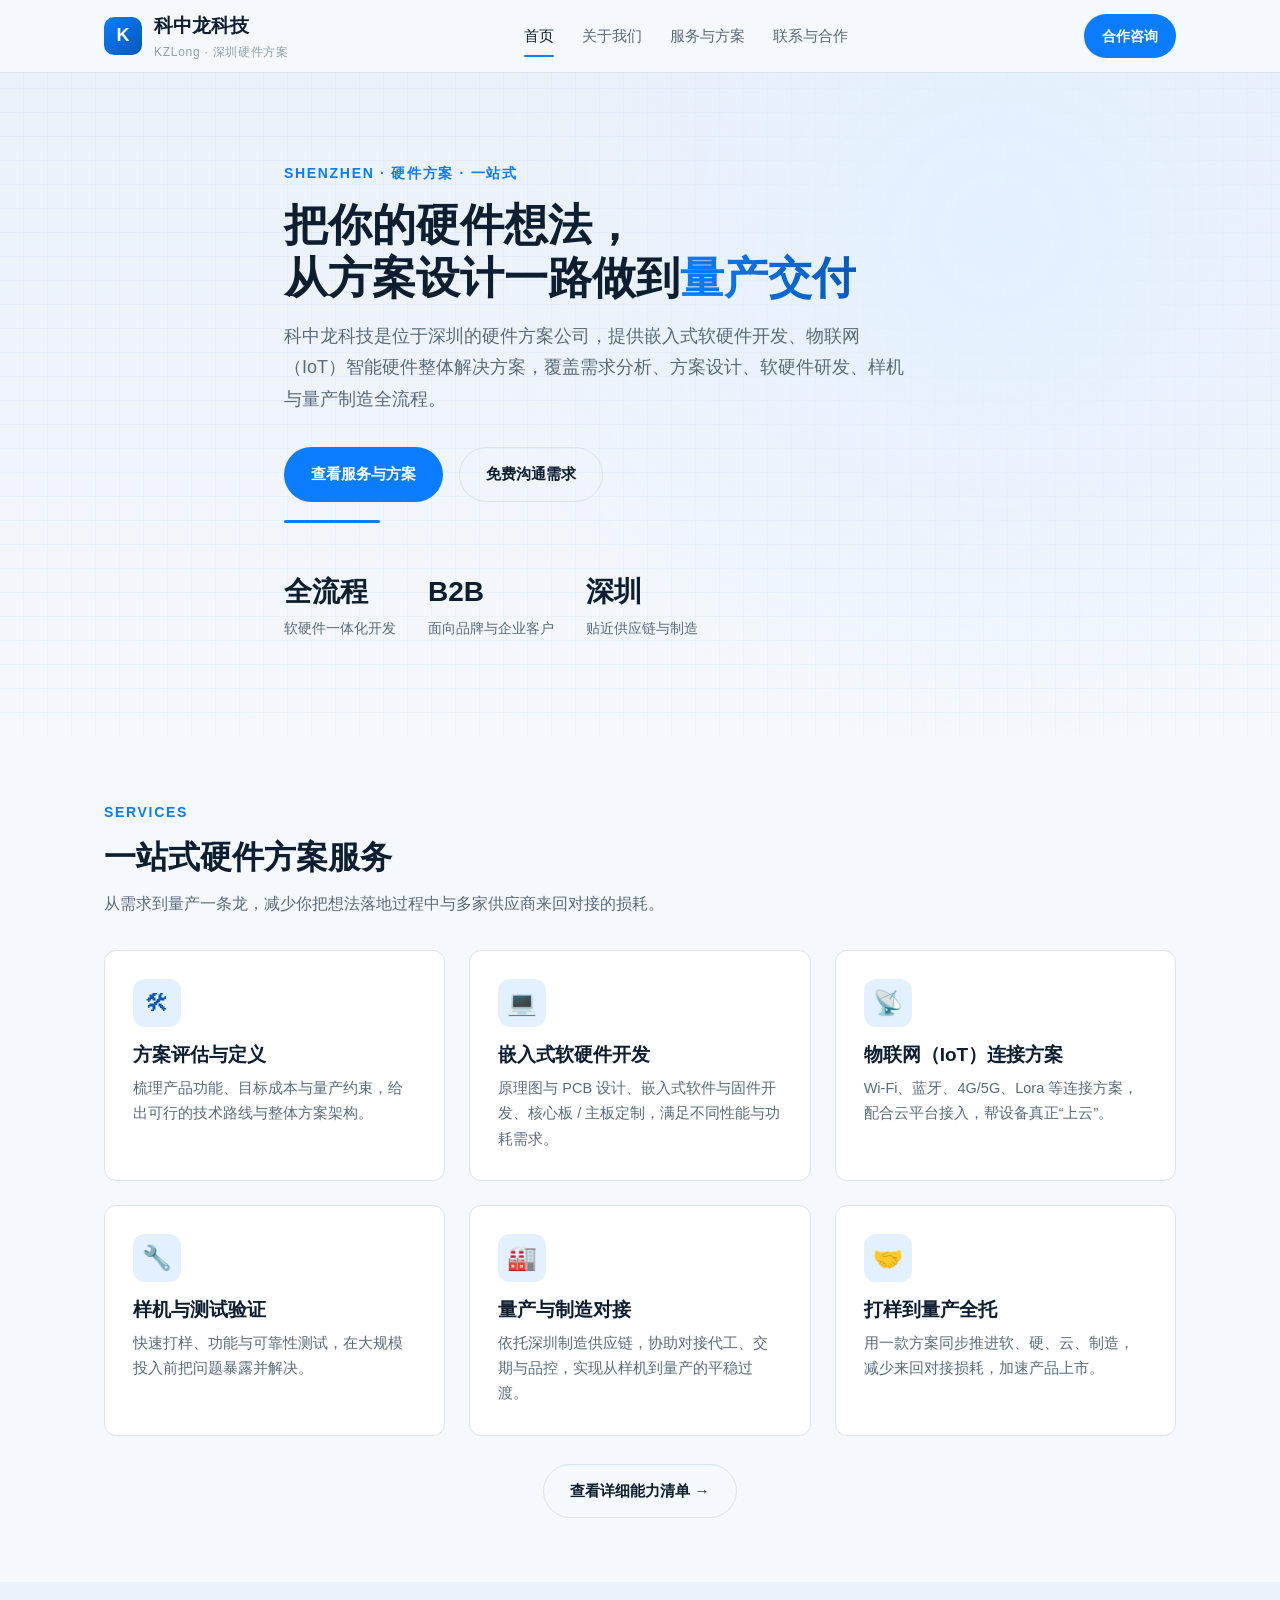
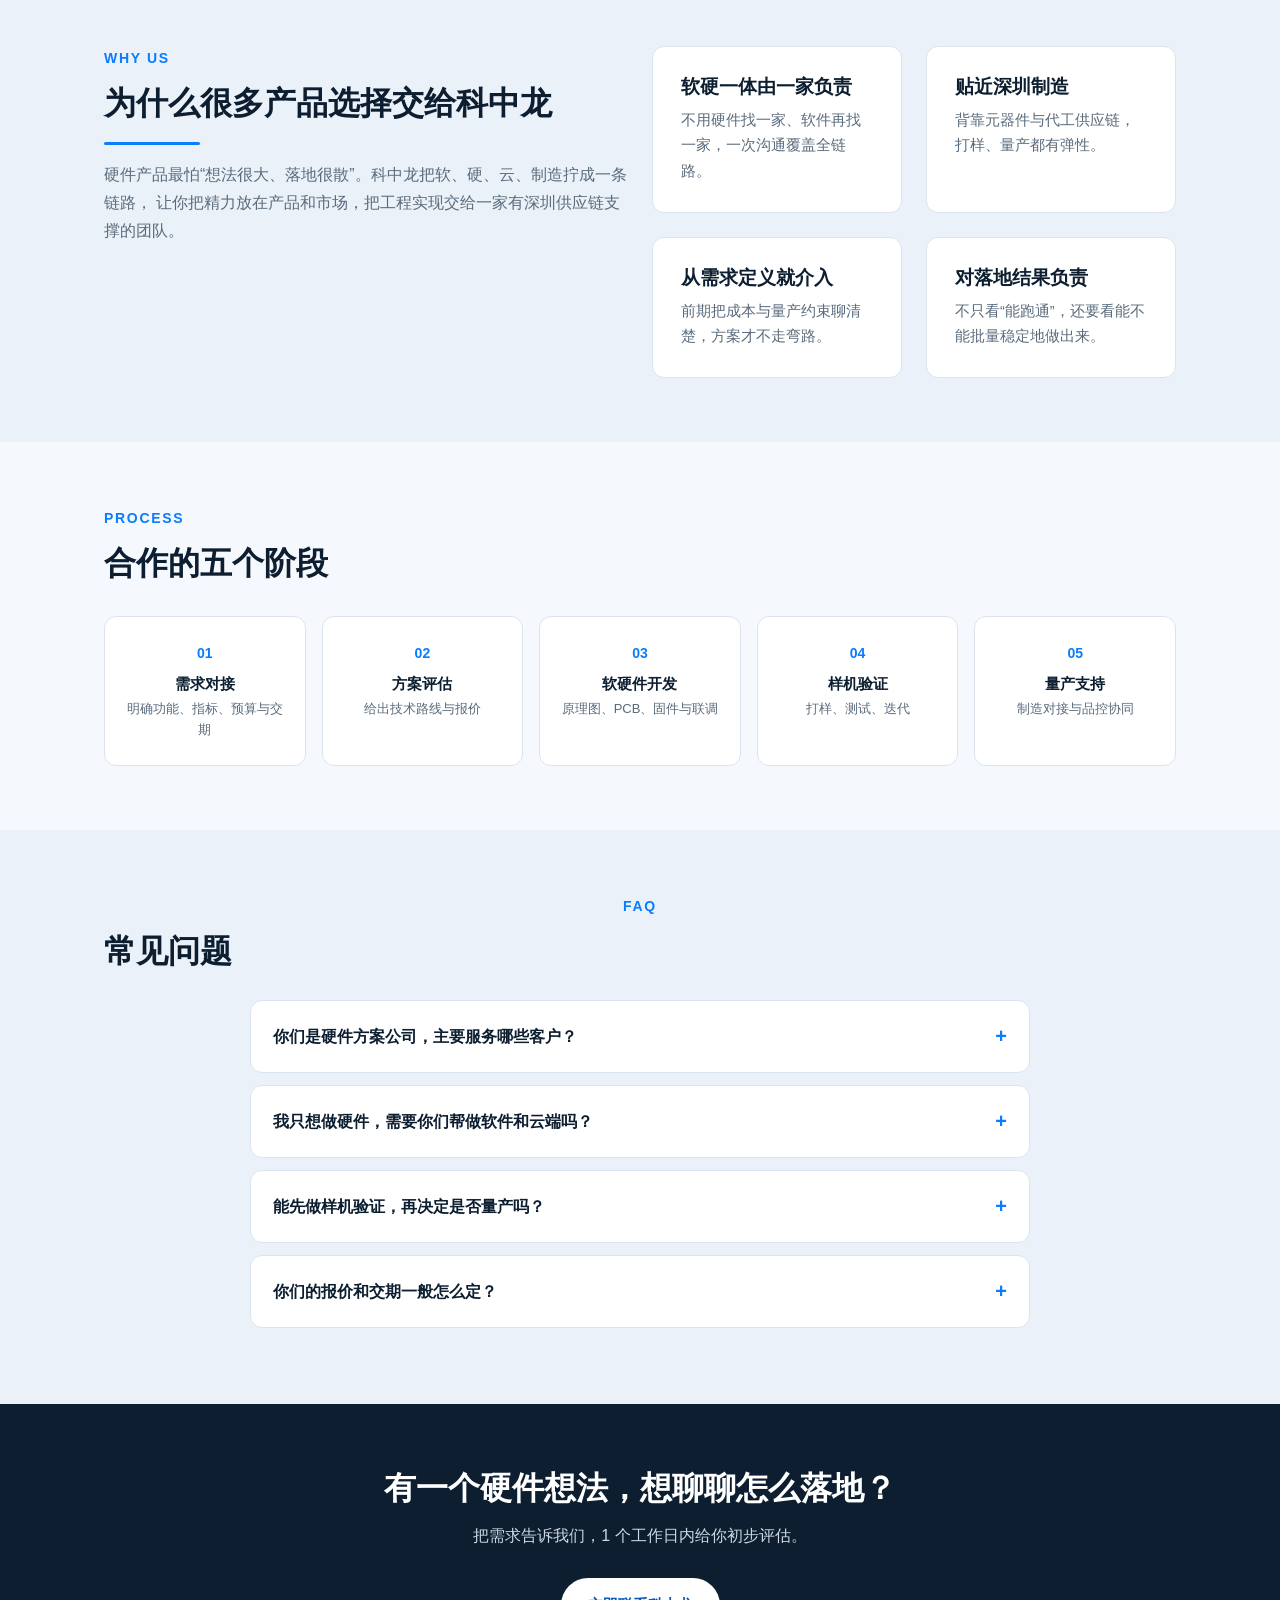
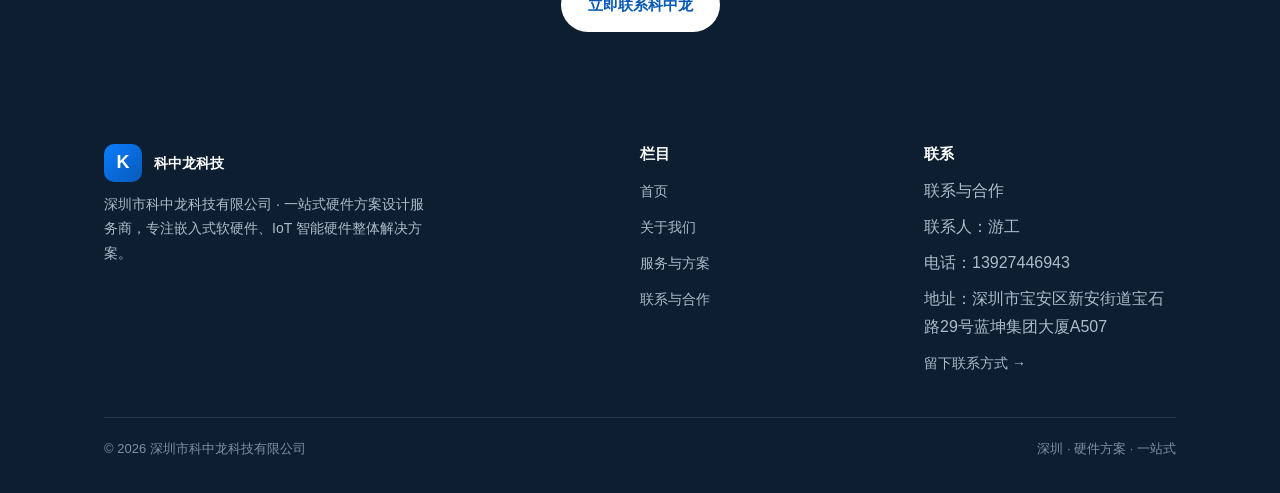
==== index.html @ 4e611301 "deploy index.html" ====
<!DOCTYPE html>
<html lang="zh-CN">
<head>
  <meta charset="UTF-8" />
  <meta name="viewport" content="width=device-width, initial-scale=1.0" />
  <title>深圳市科中龙科技有限公司 — 一站式硬件方案设计服务商</title>
  <meta name="description" content="深圳市科中龙科技有限公司，位于深圳的硬件方案公司，专注嵌入式软硬件开发、IoT 智能硬件整体解决方案，提供从方案设计、软硬件研发到量产制造的一站式服务。" />
  <meta name="keywords" content="深圳硬件方案公司,物联网方案,嵌入式软硬件开发,IoT智能硬件,PCB设计,产品整案,OEM ODM" />
  <meta name="robots" content="index, follow" />
  <link rel="stylesheet" href="css/style.css" />

  <!-- 结构化数据：Org，利于 AI/搜索引擎理解公司身份 -->
  <script type="application/ld+json">
  {
    "@context": "https://schema.org",
    "@type": "Organization",
    "name": "深圳市科中龙科技有限公司",
    "description": "位于深圳的一站式硬件方案设计服务商，提供嵌入式软硬件开发、物联网（IoT）智能硬件整体解决方案与量产制造服务。",
    "areaServed": "中国 · 深圳",
    "address": {
      "@type": "PostalAddress",
      "addressRegion": "广东省",
      "addressLocality": "深圳市"
    },
    "knowsAbout": ["嵌入式软硬件开发","物联网IoT方案","智能硬件整案","PCB设计","软硬件一体化量产"]
  }
  </script>
</head>
<body>
  <!-- ===== 页头 ===== -->
  <header class="site-header">
    <div class="container header-inner">
      <a class="brand" href="index.html" aria-label="科中龙科技 首页">
        <span class="brand-mark">K</span>
        <span>
          <span class="brand-name">科中龙科技</span>
          <span class="brand-sub">KZLong · 深圳硬件方案</span>
        </span>
      </a>
      <nav class="nav" aria-label="主导航">
        <a href="index.html" aria-current="page">首页</a>
        <a href="about.html">关于我们</a>
        <a href="services.html">服务与方案</a>
        <a href="contact.html">联系与合作</a>
      </nav>
      <a class="header-cta" href="contact.html">合作咨询</a>
      <button class="nav-toggle" aria-label="菜单" aria-expanded="false">☰</button>
    </div>
  </header>

  <main>
    <!-- ===== Hero ===== -->
    <section class="hero">
      <div class="container hero-inner">
        <p class="section-kicker">SHENZHEN · 硬件方案 · 一站式</p>
        <h1 class="hero-title">把你的硬件想法，<br />从方案设计一路做到<span class="hl">量产交付</span></h1>
        <p class="hero-lead">科中龙科技是位于深圳的硬件方案公司，提供嵌入式软硬件开发、物联网（IoT）智能硬件整体解决方案，覆盖需求分析、方案设计、软硬件研发、样机与量产制造全流程。</p>
        <div class="hero-actions">
          <a class="btn" href="services.html">查看服务与方案</a>
          <a class="btn btn-ghost" href="contact.html">免费沟通需求</a>
        </div>
        <div class="accent-rule" aria-hidden="true"></div>
        <div class="hero-meta">
          <div><div class="num">全流程</div><div class="label">软硬件一体化开发</div></div>
          <div><div class="num">B2B</div><div class="label">面向品牌与企业客户</div></div>
          <div><div class="num">深圳</div><div class="label">贴近供应链与制造</div></div>
        </div>
      </div>
    </section>

    <!-- ===== 服务概览 ===== -->
    <section id="services" aria-labelledby="services-title">
      <div class="container">
        <p class="section-kicker">SERVICES</p>
        <h2 class="section-title" id="services-title">一站式硬件方案服务</h2>
        <p class="section-sub">从需求到量产一条龙，减少你把想法落地过程中与多家供应商来回对接的损耗。</p>

        <div class="grid grid-3" style="margin-top:32px">
          <article class="card">
            <div class="card-icon">🛠</div>
            <h3>方案评估与定义</h3>
            <p>梳理产品功能、目标成本与量产约束，给出可行的技术路线与整体方案架构。</p>
          </article>
          <article class="card">
            <div class="card-icon">💻</div>
            <h3>嵌入式软硬件开发</h3>
            <p>原理图与 PCB 设计、嵌入式软件与固件开发、核心板 / 主板定制，满足不同性能与功耗需求。</p>
          </article>
          <article class="card">
            <div class="card-icon">📡</div>
            <h3>物联网（IoT）连接方案</h3>
            <p>Wi-Fi、蓝牙、4G/5G、Lora 等连接方案，配合云平台接入，帮设备真正“上云”。</p>
          </article>
          <article class="card">
            <div class="card-icon">🔧</div>
            <h3>样机与测试验证</h3>
            <p>快速打样、功能与可靠性测试，在大规模投入前把问题暴露并解决。</p>
          </article>
          <article class="card">
            <div class="card-icon">🏭</div>
            <h3>量产与制造对接</h3>
            <p>依托深圳制造供应链，协助对接代工、交期与品控，实现从样机到量产的平稳过渡。</p>
          </article>
          <article class="card">
            <div class="card-icon">🤝</div>
            <h3>打样到量产全托</h3>
            <p>用一款方案同步推进软、硬、云、制造，减少来回对接损耗，加速产品上市。</p>
          </article>
        </div>

        <p style="margin-top:28px; text-align:center">
          <a class="btn btn-ghost" href="services.html">查看详细能力清单 →</a>
        </p>
      </div>
    </section>

    <!-- ===== 为什么选我们 ===== -->
    <section aria-labelledby="why-title" style="background:var(--surface-tint)">
      <div class="container">
        <div class="grid grid-2">
          <div>
            <p class="section-kicker">WHY US</p>
            <h2 class="section-title" id="why-title">为什么很多产品选择交给科中龙</h2>
            <div class="accent-rule" aria-hidden="true"></div>
            <p style="margin-top:16px; color:var(--text-muted)">
              硬件产品最怕“想法很大、落地很散”。科中龙把软、硬、云、制造拧成一条链路，
              让你把精力放在产品和市场，把工程实现交给一家有深圳供应链支撑的团队。
            </p>
          </div>
          <div class="grid grid-2">
            <div class="card"><h3>软硬一体由一家负责</h3><p>不用硬件找一家、软件再找一家，一次沟通覆盖全链路。</p></div>
            <div class="card"><h3>贴近深圳制造</h3><p>背靠元器件与代工供应链，打样、量产都有弹性。</p></div>
            <div class="card"><h3>从需求定义就介入</h3><p>前期把成本与量产约束聊清楚，方案才不走弯路。</p></div>
            <div class="card"><h3>对落地结果负责</h3><p>不只看“能跑通”，还要看能不能批量稳定地做出来。</p></div>
          </div>
        </div>
      </div>
    </section>

    <!-- ===== 合作流程 ===== -->
    <section aria-labelledby="flow-title">
      <div class="container">
        <p class="section-kicker">PROCESS</p>
        <h2 class="section-title" id="flow-title" class="text-center">合作的五个阶段</h2>
        <div class="steps" style="margin-top:32px">
          <div class="step"><h4>需求对接</h4><p>明确功能、指标、预算与交期</p></div>
          <div class="step"><h4>方案评估</h4><p>给出技术路线与报价</p></div>
          <div class="step"><h4>软硬件开发</h4><p>原理图、PCB、固件与联调</p></div>
          <div class="step"><h4>样机验证</h4><p>打样、测试、迭代</p></div>
          <div class="step"><h4>量产支持</h4><p>制造对接与品控协同</p></div>
        </div>
      </div>
    </section>

    <!-- ===== FAQ ===== -->
    <section aria-labelledby="faq-title" style="background:var(--surface-tint)">
      <div class="container">
        <p class="section-kicker text-center">FAQ</p>
        <h2 class="section-title" id="faq-title" class="text-center">常见问题</h2>
        <div class="faq" style="margin-top:28px">
          <div class="faq-item">
            <details>
              <summary>你们是硬件方案公司，主要服务哪些客户？<span class="marker">+</span></summary>
              <div class="ans">主要服务有智能硬件需求的品牌商、制造商与创新型团队，提供从方案设计到量产的一体化开发服务。无论你是从零立项还是已有产品要迭代，都可以先聊聊需求。</div>
            </details>
          </div>
          <div class="faq-item">
            <details>
              <summary>我只想做硬件，需要你们帮做软件和云端吗？<span class="marker">+</span></summary>
              <div class="ans">可以。我们可以只承接硬件部分，也可以承接软、硬、云一体。很多产品建议软硬同步推进，能减少联调阶段的返工。</div>
            </details>
          </div>
          <div class="faq-item">
            <details>
              <summary>能先做样机验证，再决定是否量产吗？<span class="marker">+</span></summary>
              <div class="ans">可以。合作一般先做方案与样机，验证功能、可靠性与成本后再进入量产，降低大批量投入前的不确定性。</div>
            </details>
          </div>
          <div class="faq-item">
            <details>
              <summary>你们的报价和交期一般怎么定？<span class="marker">+</span></summary>
              <div class="ans">报价与交期取决于项目的功能复杂度、元器件选型与目标量产规模。建议把需求发给我们，按具体方案评估给出更贴近实际的报价与排期。</div>
            </details>
          </div>
        </div>
      </div>
    </section>

    <!-- ===== CTA ===== -->
    <section class="band" aria-labelledby="cta-title">
      <div class="container text-center">
        <h2 class="section-title" id="cta-title" style="color:#fff">有一个硬件想法，想聊聊怎么落地？</h2>
        <p style="margin:12px 0 28px; color:#cdd8e4">把需求告诉我们，1 个工作日内给你初步评估。</p>
        <a class="btn" href="contact.html" style="background:#fff; color:var(--accent-ink)">立即联系科中龙</a>
      </div>
    </section>
  </main>

  <!-- ===== 页脚 ===== -->
  <footer class="site-footer">
    <div class="container">
      <div class="footer-grid">
        <div class="footer-brand">
          <a class="brand" href="index.html">
            <span class="brand-mark">K</span>
            <span style="color:#fff; font-weight:600">科中龙科技</span>
          </a>
          <p>深圳市科中龙科技有限公司 · 一站式硬件方案设计服务商，专注嵌入式软硬件、IoT 智能硬件整体解决方案。</p>
        </div>
        <div>
          <h4>栏目</h4>
          <ul>
            <li><a href="index.html">首页</a></li>
            <li><a href="about.html">关于我们</a></li>
            <li><a href="services.html">服务与方案</a></li>
            <li><a href="contact.html">联系与合作</a></li>
          </ul>
        </div>
        <div>
          <h4>联系</h4>
          <ul>
            <li>联系与合作</li>
            <li>联系人：游工</li>
            <li>电话：13927446943</li>
            <li>地址：深圳市宝安区新安街道宝石路29号蓝坤集团大厦A507</li>
            <li><a href="contact.html">留下联系方式 →</a></li>
          </ul>
        </div>
      </div>
      <div class="footer-bottom">
        <span>© <span class="js-year">2026</span> 深圳市科中龙科技有限公司</span>
        <span>深圳 · 硬件方案 · 一站式</span>
      </div>
    </div>
  </footer>

  <script src="js/main.js"></script>
</body>
</html>
---- css/style.css ----
/* ============================================================
   深圳市科中龙科技有限公司 — 官网公共样式
   设计系统：科技蓝中性系 · 唯一记忆点=Hero电路走线纹样
   间距刻度：4/8/12/16/24/32/48/64
   ============================================================ */

:root {
  /* —— 中性色阶（蓝调灰，非纯灰） —— */
  --ink: #0c1e30;            /* 深色大标题 */
  --text: #223344;           /* 正文主文字 */
  --text-muted: #5a6b7c;     /* 次级 */
  --text-weak: #8ea0b1;      /* 弱说明 */
  --surface: #f5f8fc;        /* 页面底，冷蓝调白 */
  --surface-2: #ffffff;      /* 卡片 */
  --surface-tint: #eaf1f9;   /* 浅蓝渲染块 */
  --border: #dbe4ee;         /* 描边 */

  /* —— 强调色（克制使用） —— */
  --accent: #0a7dff;
  --accent-ink: #0759b8;     /* accent 的深压态 */
  --accent-soft: #e3f0ff;    /* 极浅强调底 */

  /* —— 语义色 —— */
  --ok: #1a9e5b;
  --warn: #e8a33d;
  --err: #d64545;

  /* —— 形状与投影 —— */
  --radius: 12px;
  --shadow: 0 12px 32px rgba(12, 30, 48, .08);
  --shadow-soft: 0 6px 18px rgba(12, 30, 48, .06);

  --font-body: -apple-system, BlinkMacSystemFont, "Segoe UI", "PingFang SC",
    "Hiragino Sans GB", "Microsoft YaHei", "Heiti SC", sans-serif;

  --maxw: 1120px;
}

/* ---------- Reset ---------- */
*, *::before, *::after { box-sizing: border-box; margin: 0; padding: 0; }

html { scroll-behavior: smooth; }

body {
  font-family: var(--font-body);
  font-size: 16px;
  line-height: 1.75;          /* 中文行高放大 */
  color: var(--text);
  background: var(--surface);
  -webkit-font-smoothing: antialiased;
}

img { max-width: 100%; display: block; }
a { color: var(--accent); text-decoration: none; }
ul { list-style: none; }

h1, h2, h3, h4 { color: var(--ink); font-weight: 600; line-height: 1.3; }

.container { max-width: var(--maxw); margin: 0 auto; padding: 0 24px; }

section { padding: 64px 0; }

/* ---------- 咬字层级 ---------- */
.section-kicker {
  font-size: 14px;
  letter-spacing: .12em;
  text-transform: uppercase;
  color: var(--accent);
  font-weight: 600;
  margin-bottom: 12px;
}
.section-title { font-size: 32px; margin-bottom: 12px; }
.section-sub { color: var(--text-muted); max-width: 640px; }

.text-center { text-align: center; }
.mx-auto { margin-left: auto; margin-right: auto; }

/* ---------- 标签/标记 ---------- */
.badge {
  display: inline-block;
  padding: 3px 10px;
  border-radius: 999px;
  background: var(--accent-soft);
  color: var(--accent-ink);
  font-size: 13px;
  font-weight: 600;
}

/* ---------- Header ---------- */
.site-header {
  position: sticky;
  top: 0;
  z-index: 50;
  background: rgba(245, 248, 252, .92);
  backdrop-filter: saturate(140%) blur(8px);
  border-bottom: 1px solid var(--border);
}
.header-inner {
  display: flex;
  align-items: center;
  justify-content: space-between;
  gap: 16px;
  height: 72px;
}
.brand { display: flex; align-items: center; gap: 12px; color: var(--ink); }
.brand-mark {
  width: 38px; height: 38px;
  border-radius: 10px;
  background: linear-gradient(135deg, var(--accent), var(--accent-ink));
  display: grid; place-items: center;
  color: #fff; font-weight: 600; font-size: 18px;
  flex: 0 0 auto;
}
.brand-name { font-size: 19px; font-weight: 600; }
.brand-sub { display: block; font-size: 12px; color: var(--text-weak); font-weight: 400; letter-spacing: .06em; }

.nav { display: flex; gap: 28px; }
.nav a {
  color: var(--text-muted);
  font-size: 15px;
  font-weight: 500;
  transition: color .18s ease;
  position: relative;
}
.nav a:hover, .nav a[aria-current="page"] { color: var(--ink); }
.nav a[aria-current="page"]::after {
  content: "";
  position: absolute; left: 0; right: 0; bottom: -8px;
  height: 2px; border-radius: 2px; background: var(--accent);
}

.header-cta {
  display: inline-flex; align-items: center; gap: 6px;
  background: var(--accent);
  color: #fff !important;
  padding: 10px 18px;
  border-radius: 999px;
  font-size: 14px; font-weight: 600;
  transition: background .18s ease, transform .18s ease;
}
.header-cta:hover { background: var(--accent-ink); color: #fff; }

.nav-toggle {
  display: none;
  background: none; border: 1px solid var(--border);
  width: 42px; height: 42px; border-radius: 10px;
  cursor: pointer; align-items: center; justify-content: center;
  color: var(--ink); font-size: 20px;
}

/* ---------- Buttons ---------- */
.btn {
  display: inline-flex; align-items: center; justify-content: center; gap: 8px;
  padding: 13px 26px;
  border-radius: 999px;
  font-size: 15px; font-weight: 600;
  cursor: pointer;
  transition: background .18s ease, color .18s ease, transform .18s ease;
  border: 1px solid transparent;
  background: var(--accent); color: #fff;
}
.btn:hover { background: var(--accent-ink); transform: translateY(-1px); }
.btn:active { transform: translateY(0); }
.btn:focus-visible, .nav a:focus-visible, .card:focus-within {
  outline: 2px solid var(--accent);
  outline-offset: 3px;
}
.btn-ghost { background: transparent; color: var(--ink); border-color: var(--border); }
.btn-ghost:hover { border-color: var(--accent); color: var(--accent-ink); background: transparent; }
.btn:disabled { opacity: .5; cursor: not-allowed; transform: none; }

/* ---------- Hero ---------- */
.hero {
  position: relative;
  overflow: hidden;
  padding: 88px 0 96px;
  background: linear-gradient(180deg, var(--surface-tint), var(--surface));
}
/* 记忆点：极淡电路走线纹样 + 一条强调引导线（唯一视觉记忆） */
.hero::before {
  content: "";
  position: absolute; inset: 0;
  background-image:
    radial-gradient(circle at 78% 24%, var(--accent-soft) 0, transparent 46%),
    repeating-linear-gradient(0deg, transparent 0 23px, rgba(10, 125, 255, .035) 23px 24px),
    repeating-linear-gradient(90deg, transparent 0 23px, rgba(10, 125, 255, .035) 23px 24px);
  pointer-events: none;
}
.hero-inner {
  position: relative;
  max-width: 760px;
}
.hero .section-kicker { color: var(--accent); }
.hero-title { font-size: 44px; line-height: 1.22; margin-bottom: 16px; }
.hero-title .hl {
  color: var(--accent);
  background: linear-gradient(90deg, var(--accent) 0, var(--accent-ink) 100%);
  -webkit-background-clip: text; background-clip: text; color: transparent;
}
.hero-lead { font-size: 18px; color: var(--text-muted); margin-bottom: 32px; max-width: 620px; }
.hero-actions { display: flex; gap: 16px; flex-wrap: wrap; }
.hero-meta { display: flex; gap: 32px; margin-top: 44px; flex-wrap: wrap; }
.hero-meta .num { font-size: 28px; font-weight: 600; color: var(--ink); }
.hero-meta .label { font-size: 14px; color: var(--text-muted); }

/* ---------- 强调引导线（hero 下方） ---------- */
.accent-rule { height: 3px; width: 96px; border-radius: 3px; background: var(--accent); margin: 18px 0 0; }

/* ---------- Cards 栅格 ---------- */
.grid { display: grid; gap: 24px; }
.grid-3 { grid-template-columns: repeat(3, 1fr); }
.grid-2 { grid-template-columns: repeat(2, 1fr); }
.grid-4 { grid-template-columns: repeat(4, 1fr); }

.card {
  background: var(--surface-2);
  border: 1px solid var(--border);
  border-radius: var(--radius);
  padding: 28px;
  transition: transform .18s ease, box-shadow .18s ease, border-color .18s ease;
}
.card:hover { transform: translateY(-4px); box-shadow: var(--shadow); border-color: var(--accent-soft); }
.card-icon {
  width: 48px; height: 48px; border-radius: 12px;
  background: var(--accent-soft); color: var(--accent-ink);
  display: grid; place-items: center; font-size: 24px;
  margin-bottom: 16px;
}
.card h3 { font-size: 19px; margin-bottom: 8px; }
.card p { color: var(--text-muted); font-size: 14.5px; }

/* ---------- 流程 steps ---------- */
.steps { display: grid; grid-template-columns: repeat(5, 1fr); gap: 16px; counter-reset: step; }
.step {
  background: var(--surface-2); border: 1px solid var(--border);
  border-radius: var(--radius); padding: 24px 18px; text-align: center;
}
.step::before {
  counter-increment: step;
  content: "0" counter(step);
  display: block;
  font-size: 14px; font-weight: 600; color: var(--accent);
  margin-bottom: 8px;
}
.step h4 { font-size: 15px; margin-bottom: 6px; color: var(--ink); }
.step p { font-size: 13px; color: var(--text-muted); line-height: 1.6; }

/* ---------- FAQ ---------- */
.faq { max-width: 780px; margin: 0 auto; }
.faq-item { border: 1px solid var(--border); border-radius: var(--radius); margin-bottom: 12px; overflow: hidden; background: var(--surface-2); }
.faq-item details > summary {
  list-style: none; cursor: pointer;
  padding: 18px 22px; font-weight: 600; color: var(--ink);
  display: flex; align-items: center; justify-content: space-between; gap: 12px;
}
.faq-item details > summary::-webkit-details-marker { display: none; }
.faq-item .marker { font-size: 20px; color: var(--accent); transition: transform .2s ease; flex: 0 0 auto; }
.faq-item details[open] .marker { transform: rotate(45deg); }
.faq-item .ans { padding: 0 22px 18px; color: var(--text-muted); font-size: 15px; }

/* ---------- Info/band ---------- */
.band { background: var(--ink); color: #cdd8e4; }
.band h2 { color: #fff; }
.band .btn:hover { background: #fff; color: var(--accent-ink); }

/* ---------- 联系方式卡片 ---------- */
.contact-panel {
  background: var(--surface-2); border: 1px solid var(--border);
  border-radius: var(--radius); padding: 40px;
  display: grid; grid-template-columns: 1fr 1fr; gap: 32px;
}
.field { margin-bottom: 16px; }
.field label { display: block; font-size: 14px; font-weight: 600; color: var(--ink); margin-bottom: 6px; }
.field input, .field textarea {
  width: 100%; padding: 12px 14px;
  border: 1px solid var(--border); border-radius: 10px;
  font: inherit; font-size: 15px; color: var(--text);
  background: #fff;
  transition: border-color .18s ease, box-shadow .18s ease;
}
.field input:focus, .field textarea:focus {
  outline: none; border-color: var(--accent);
  box-shadow: 0 0 0 3px var(--accent-soft);
}
.field textarea { resize: vertical; min-height: 120px; }
.hint { font-size: 12px; color: var(--text-weak); margin-top: 8px; }

/* ---------- Footer ---------- */
.site-footer { background: var(--ink); color: #aebccd; padding: 48px 0 32px; }
.footer-grid { display: grid; grid-template-columns: 2fr 1fr 1fr; gap: 32px; }
.site-footer h4 { color: #fff; font-size: 15px; margin-bottom: 14px; }
.site-footer a { color: #aebccd; font-size: 14px; }
.site-footer a:hover { color: #fff; }
.site-footer li { margin-bottom: 8px; }
.footer-brand p { font-size: 14px; margin-top: 10px; max-width: 320px; }
.footer-bottom { border-top: 1px solid rgba(255,255,255,.1); margin-top: 32px; padding-top: 20px; font-size: 13px; color: #7f8fa3; display: flex; justify-content: space-between; gap: 12px; flex-wrap: wrap; }

/* ---------- 响应式 ---------- */
@media (max-width: 900px) {
  .grid-4 { grid-template-columns: repeat(2, 1fr); }
  .steps { grid-template-columns: repeat(2, 1fr); }
  .footer-grid { grid-template-columns: 1fr 1fr; }
}
@media (max-width: 768px) {
  body { font-size: 15px; }
  section { padding: 48px 0; }
  .section-title { font-size: 26px; }
  .hero { padding: 64px 0 72px; }
  .hero-title { font-size: 32px; }
  .grid-3, .grid-2, .grid-4 { grid-template-columns: 1fr; }
  .steps { grid-template-columns: 1fr; }
  .contact-panel { grid-template-columns: 1fr; }
  .footer-grid { grid-template-columns: 1fr; gap: 24px; }

  .nav-toggle { display: flex; }
  .nav {
    display: none;
    position: absolute; top: 72px; left: 0; right: 0;
    background: var(--surface-2); border-bottom: 1px solid var(--border);
    flex-direction: column; gap: 0; padding: 8px 24px;
  }
  .nav.open { display: flex; }
  .nav a { padding: 14px 0; border-bottom: 1px solid var(--border); }
  .nav a[aria-current="page"]::after { display: none; }
  .header-cta { display: none; }
}
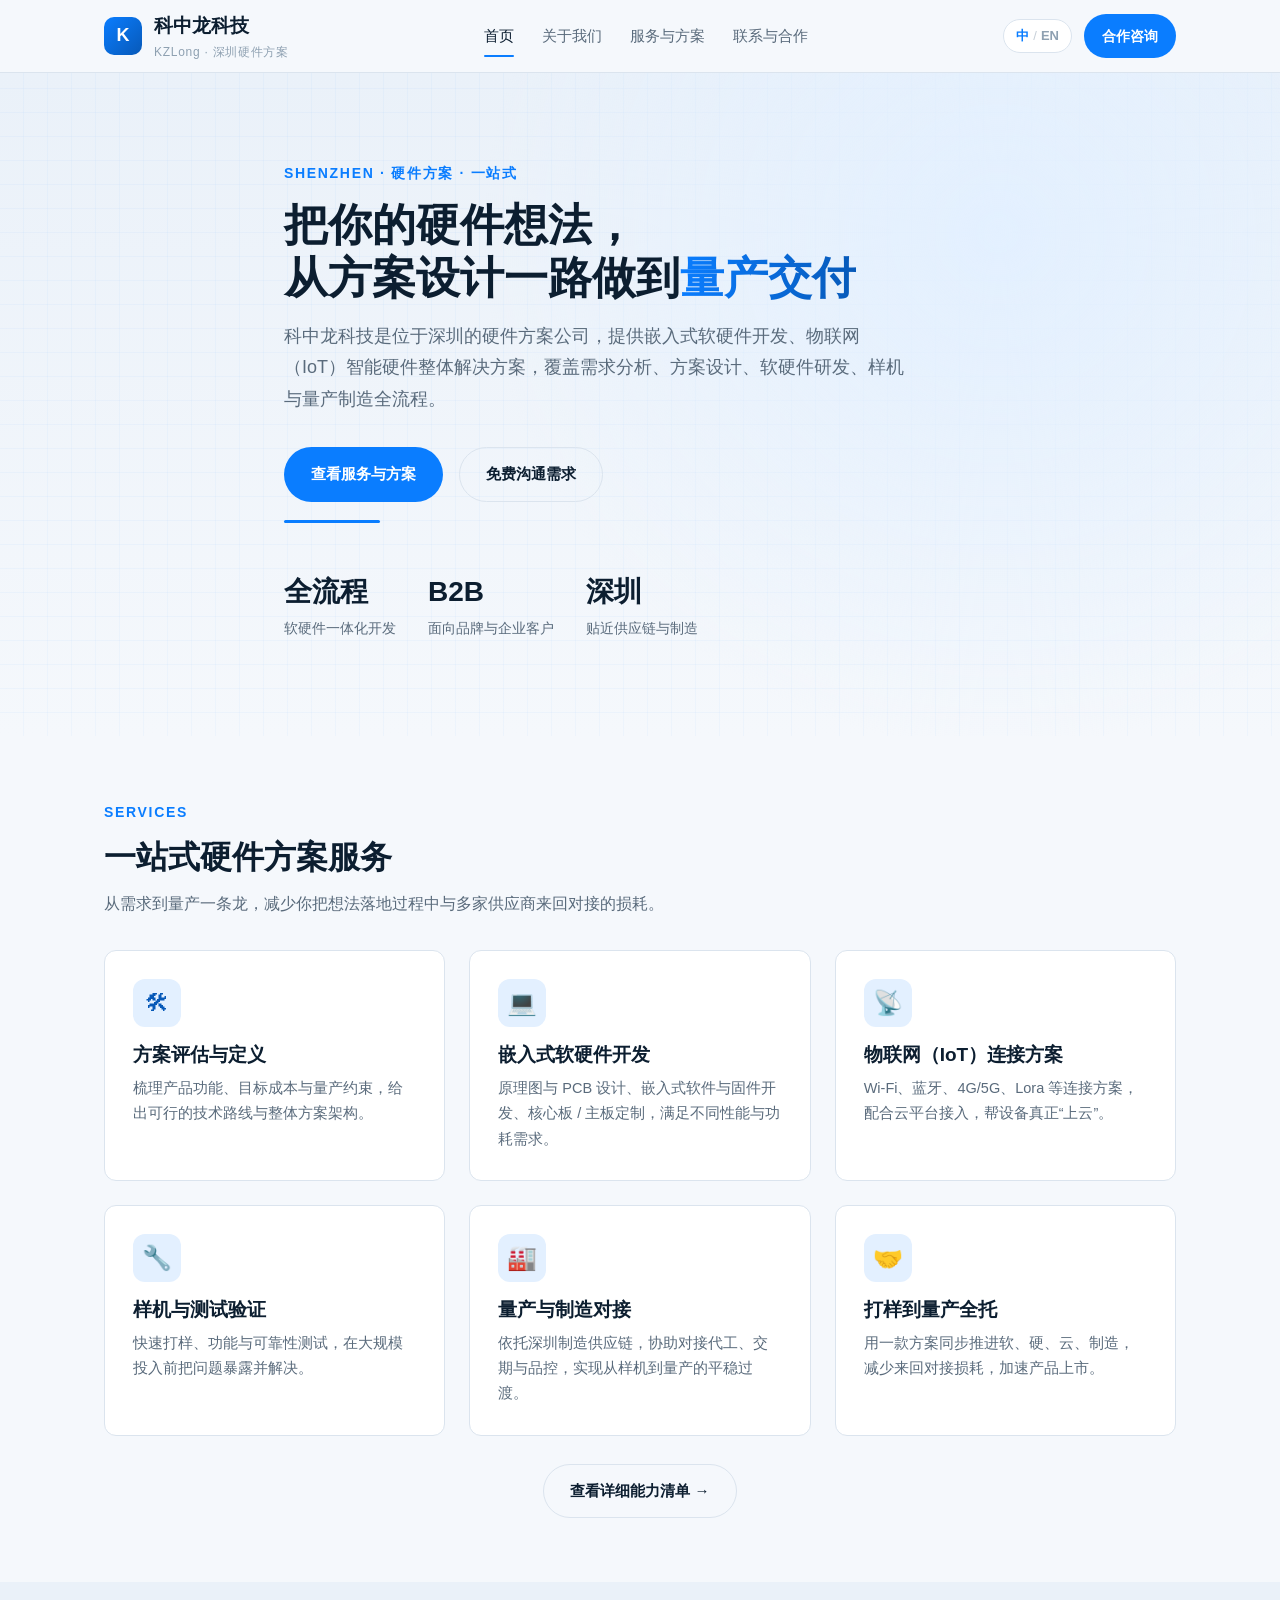
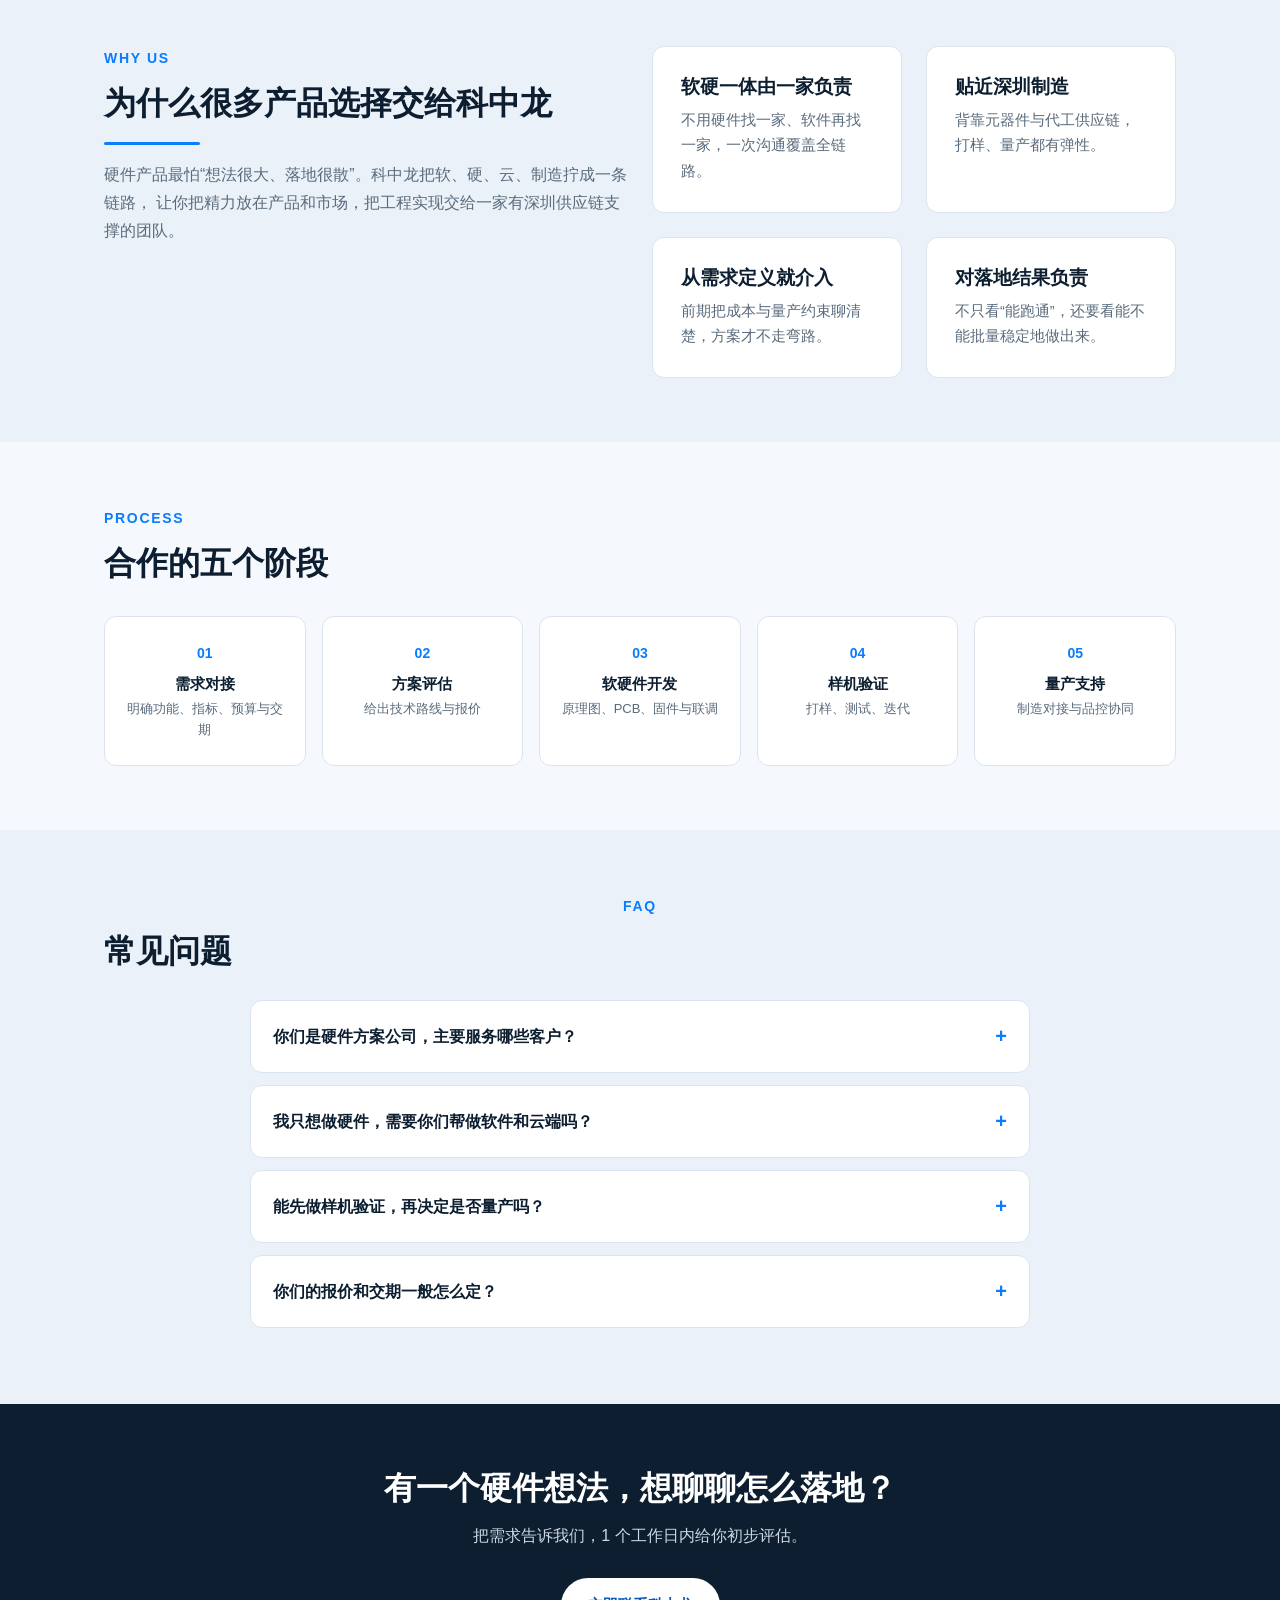
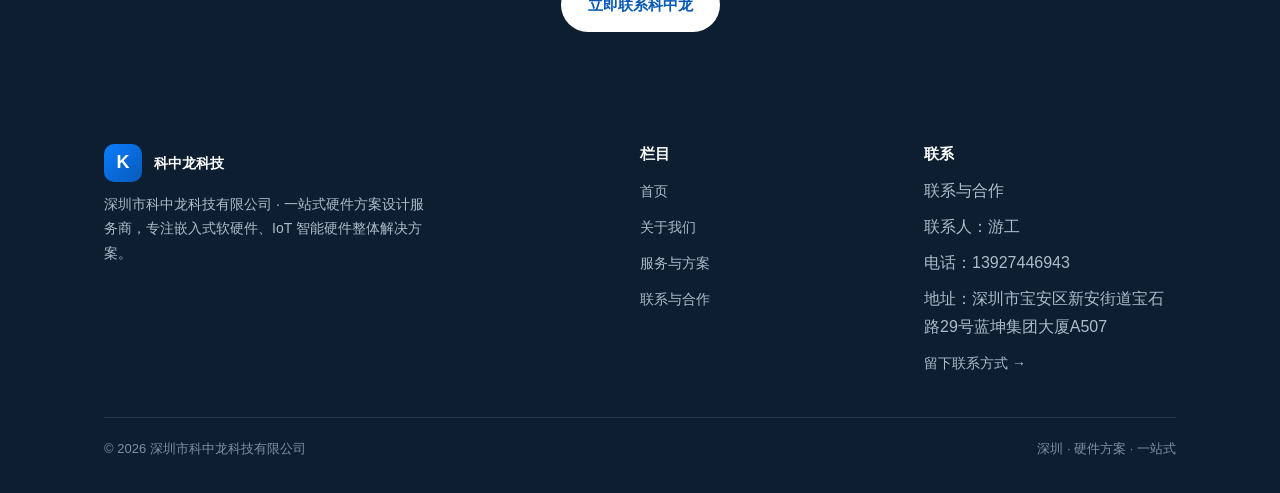
==== commit 466c2344: "update index.html" ====
--- a/index.html
+++ b/index.html
@@ -7,6 +7,10 @@
   <meta name="description" content="深圳市科中龙科技有限公司，位于深圳的硬件方案公司，专注嵌入式软硬件开发、IoT 智能硬件整体解决方案，提供从方案设计、软硬件研发到量产制造的一站式服务。" />
   <meta name="keywords" content="深圳硬件方案公司,物联网方案,嵌入式软硬件开发,IoT智能硬件,PCB设计,产品整案,OEM ODM" />
   <meta name="robots" content="index, follow" />
+  <link rel="canonical" href="https://kzlgd.de5.net/" />
+  <link rel="alternate" hreflang="zh" href="https://kzlgd.de5.net/" />
+  <link rel="alternate" hreflang="en" href="https://kzlgd.de5.net/en/" />
+  <link rel="alternate" hreflang="x-default" href="https://kzlgd.de5.net/" />
   <link rel="stylesheet" href="css/style.css" />
 
   <!-- 结构化数据：Org，利于 AI/搜索引擎理解公司身份 -->
@@ -43,7 +47,12 @@
         <a href="services.html">服务与方案</a>
         <a href="contact.html">联系与合作</a>
       </nav>
-      <a class="header-cta" href="contact.html">合作咨询</a>
+      <div class="header-right">
+        <div class="lang-switch" aria-label="语言切换 Language">
+          <span class="cur">中</span><span class="sep">/</span><a href="en/" data-manual="en" lang="en" title="English site">EN</a>
+        </div>
+        <a class="header-cta" href="contact.html">合作咨询</a>
+      </div>
       <button class="nav-toggle" aria-label="菜单" aria-expanded="false">☰</button>
     </div>
   </header>
@@ -235,5 +244,6 @@
   </footer>
 
   <script src="js/main.js"></script>
+  <script src="js/lang.js"></script>
 </body>
 </html>
--- a/css/style.css
+++ b/css/style.css
@@ -323,4 +323,32 @@
   .nav a { padding: 14px 0; border-bottom: 1px solid var(--border); }
   .nav a[aria-current="page"]::after { display: none; }
   .header-cta { display: none; }
+}
+
+/* ---------- 顶部右侧组（咨询按钮 + 语言切换） ---------- */
+.header-right { display: flex; align-items: center; gap: 12px; flex: 0 0 auto; }
+
+/* ---------- 语言切换 ---------- */
+.lang-switch {
+  display: inline-flex; align-items: center; gap: 3px;
+  border: 1px solid var(--border); border-radius: 999px;
+  padding: 5px 12px; font-size: 13px; font-weight: 600;
+  background: var(--surface-2); white-space: nowrap; color: var(--text-weak);
+}
+.lang-switch a { color: var(--text-weak); text-decoration: none; }
+.lang-switch a:hover { color: var(--accent); }
+.lang-switch a:focus-visible { outline: 2px solid var(--accent); outline-offset: 3px; border-radius: 6px; }
+.lang-switch .cur { color: var(--accent); }
+.lang-switch .sep { color: var(--text-weak); opacity: .5; font-weight: 400; padding: 0 1px; }
+
+/* ---------- 页脚 Google 翻译组件容器（英文页） ---------- */
+.translate-box { display: inline-block; }
+.translate-box .goog-te-gadget { font-size: 12px !important; }
+.translate-box .goog-te-gadget a { text-decoration: none !important; }
+.translate-box iframe { vertical-align: middle; }
+
+/* 语言切换移动端微调（放在基础样式之后以覆盖） */
+@media (max-width: 768px) {
+  .lang-switch { padding: 4px 10px; font-size: 12px; }
+  .header-right { gap: 8px; }
 }
